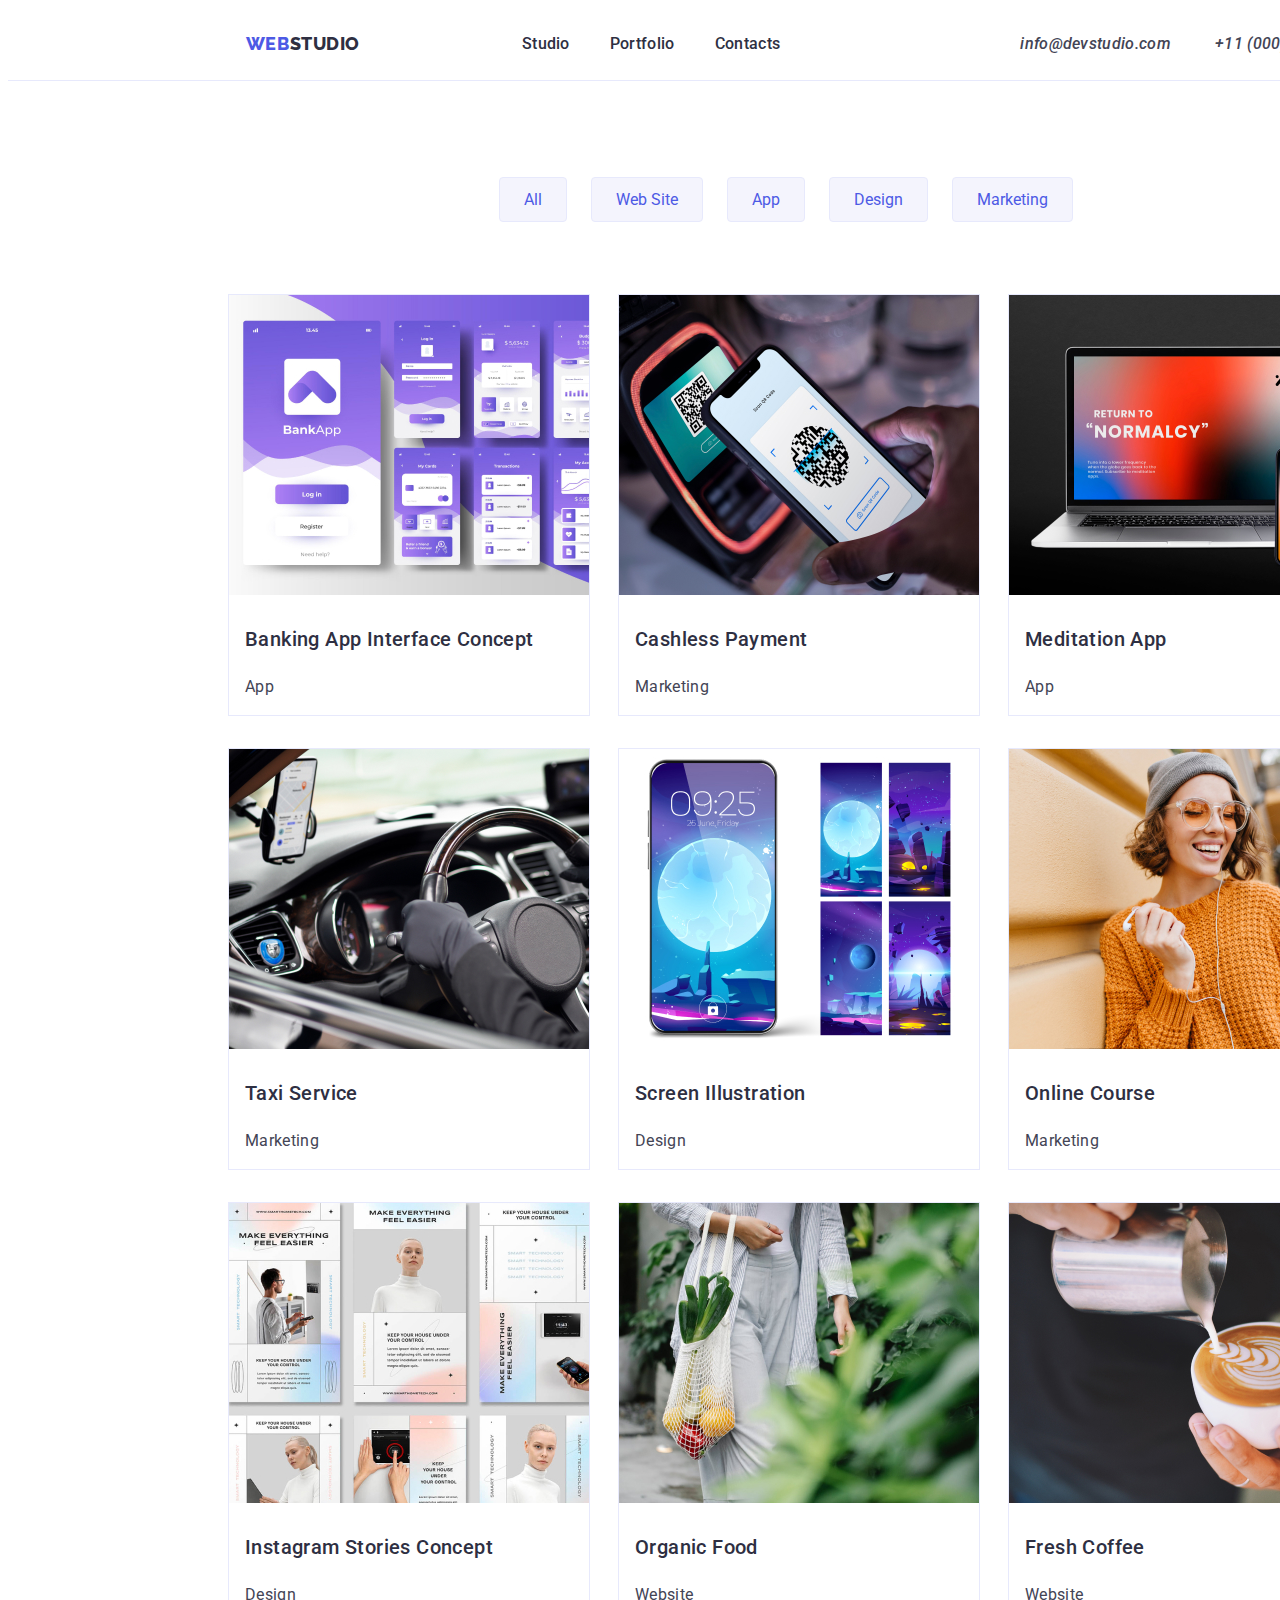
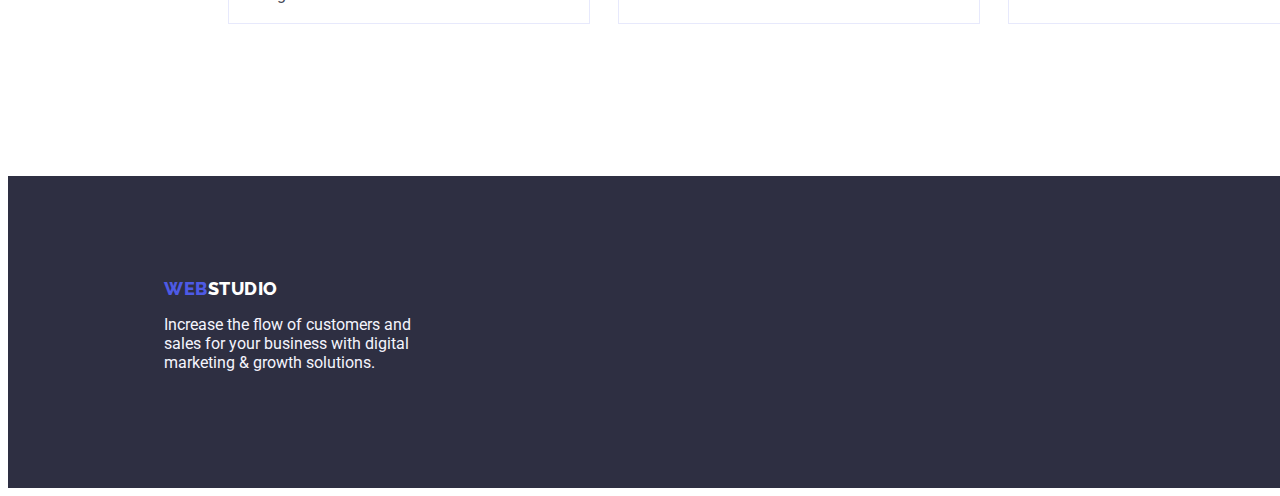
==== portfolio.html @ f00450b5 "Initial commit" ====
<!doctype html>
<html lang="en">

<head>
    <meta charset="UTF-8">
    <meta name="viewport" content="width=device-width, initial-scale=1.0">
    <title>Web Studio</title>
    <link rel="stylesheet" href="./css/styles.css">
    <link rel="preconnect" href="https://fonts.googleapis.com">
    <link rel="preconnect" href="https://fonts.gstatic.com" crossorigin>
    <link href="https://fonts.googleapis.com/css2?family=Raleway:wght@800&family=Roboto:wght@400;500;700;900&display=swap"
        rel="stylesheet">
    
</head>

<body>
    <header class="mainheader">
        <nav class="navheader">
            <a href="index.html" class="navstudio"><span class="web">WEB</span>STUDIO</a>
            <ul class="nav-ul">
                <li class="nav-li"><a href="index.html" class="aheader">Studio</a></li>
                <li class="nav-li"><a href="portfolio.html" class="aheader">Portfolio</a></li>
                <li class="nav-li"><a href="Contacts" class="aheader">Contacts</a></li>
            </ul>
            <address class="headeradd">
                <a href="mailto:info@devstudio.com" class="addheader">info@devstudio.com</a>
                <a href="tel:+110001111111" class="addheader">+11 (000) 111-11-11</a>
            </address>
        </nav>
     </header>
    <main>
        <section>
            <ul class="buttonport">
                <li class="button-li"><button class="port-button" type="button">All</button></li>
                <li class="button-li"><button class="port-button" type="button">Web Site</button></li>
                <li class="button-li"><button class="port-button"type="button">App</button></li>
                <li class="button-li"><button class="port-button" type="button">Design</button></li>
                <li class="button-li"><button class="port-button" type="button">Marketing</button></li>
            </ul>
            <ul class="portsection">
                <li class="portsection-li">
                    <img src="./images/banking.jpg" alt="Bank App Image" width="360" height="300">
                    <h3 class="h3text">Banking App Interface Concept</h3>
                    <p class="ptxt">App</p>
                </li>
                <li class="portsection-li">
                    <img src="./images/Project2.jpg" alt="QR code scanning" width="360" height="300">
                    <h3 class="h3text">Cashless Payment</h3>
                    <p class="ptxt">Marketing</p>
                </li>
                <li class="portsection-li">
                    <img src="./images/Project3.jpg" alt="Laptop and Cellphone Image" width="360" height="300">
                    <h3 class="h3text">Meditation App</h3>
                    <p class="ptxt">App</p>
                </li>
                <li class="portsection-li">
                    <img src="./images/imgdriving.jpg" alt="Driving" width="360" height="300">
                    <h3 class="h3text">Taxi Service</h3>
                    <p class="ptxt">Marketing</p>
                </li>
                <li class="portsection-li">
                    <img src="./images/imgscreenphone.jpg" alt="Cellphone Screen" width="360" height="300">
                    <h3 class="h3text">Screen Illustration</h3>
                    <p class="ptxt">Design</p>
                </li>
                <li class="portsection-li">
                    <img src="./images/imggirl.jpg" alt="Girl with Cellphone" width="360" height="300">
                    <h3 class="h3text">Online Course</h3>
                    <p class="ptxt">Marketing</p>
                </li>
                <li class="portsection-li">
                    <img src="./images/imginsta.jpg" alt="Stories and Concepts" width="360" height="300">
                    <h3 class="h3text">Instagram Stories Concept</h3>
                    <p class="ptxt">Design</p>
                </li>
                <li class="portsection-li">
                    <img src="./images/imgorganic.jpg" alt="Girl with Fruits" width="360" height="300">
                    <h3 class="h3text">Organic Food</h3>
                    <p class="ptxt">Website</p>
                </li>
                <li class="portsection-li">
                    <img src="./images/imgcoffee.jpg" alt="coffee" width="360" height="300">
                    <h3 class="h3text">Fresh Coffee</h3>
                    <p class="ptxt">Website</p>
                </li>
            </ul>
        </section>
    </main>

        <footer class="mainfoot">
            <a href="index.html" class="footstudio"><span class="web">WEB</span>STUDIO</a>
            <p class="foot-p">Increase the flow of customers and sales for your business with digital marketing & growth solutions.</p>
        </footer>
</body>

</html>
---- css/styles.css ----
:root{
    --cornflower: #E7E9FC;
    --slate: #434455;
    --cloud: #F4f4fd;
    --iris: #4D5AE5;
    --bgnavyblue: #2e2f42;
    --colorwhite: #fff;
}

body { 
    font-family: 'Roboto', sans-serif;
    font-size: 16px;
    font-weight: 400;
    background-color: var(--primarybg,#FFF);
    color:var(--maincolor, #2e2f42);
}
.h3text{
    color: var(--maincolor);
    font-size: 20px;
    font-weight: 500;
    line-height: 1.2em;
    letter-spacing: 0.4px;
}
.ptxt{
    color: var(--slate);
    font-size: inherit;
    font-weight: inherit;
    line-height: 1.5em;
    letter-spacing: 0.32px;
}

.navstudio{
    color: var(--maincolor);
    width: 44px;
    font-family: 'Raleway';
    font-size: 18px;
    font-weight: 800;
    line-height: 1.16em;
    letter-spacing: 0.54px;
    text-transform: uppercase;
    padding-right: 76px;
    margin-left: 156px;
    text-decoration: none;
}
.navheader .web {
    width: 71px;
    color: var(--iris);
    font-family: 'Raleway';
    font-size: 18px;
    font-weight: 800;
    line-height: 1.16em;
    letter-spacing: 0.54px;
    text-transform: uppercase;
    text-decoration: none;
}

.navheader .aheader {
    color: var(--maincolor);
    font-size: inherit;
    line-height: 1.5em;
    letter-spacing: 0.32px;
    font-weight: 500;
    text-decoration: none;
    font-weight: 500;
}


.addheader{
    color: var(--slate);
    font-size: inherit;
    line-height: 1.5em;
    letter-spacing: 0.32px;
    font-weight: 500;
    text-decoration: none;
    margin-left: 40px;
}

.mainheader {
    height: 72px;
    width: 1440px;
    border-bottom: 1px solid var(--cornflower);   
}

.navheader {
    display: flex;
    height: 72px;
    justify-content: center;
    align-items: center;
    flex-shrink: 0;
  
}
.navheader > .nav-ul {
    display: flex;
    margin-right: 200px;
    margin-left: 76px; 
   
  
}
.navheader .nav-li  {
    font-weight: 500;
    padding-left: 40px;
    list-style-type: none;
   
}

.aheader:focus {
    color: var(--iris);   
}
.aheader:hover {
    color: var(--iris);   
}

.addheader:focus {
    color: var(--iris);   
}
.addheader:hover {
    color: var(--iris);   
}

/* Main hero section */
.studiohero {
    width: 1440px;
    height: 600px;
    flex-shrink: 0;
    background: var(--bgnavyblue);
}
.studiohero .h1txt {
    display: flex;
    width: 496px;
    height: 120px;
    color: var(--colorwhite);
    text-align: center;
    font-size: 56px;
    line-height: 1.07em;
    font-weight: 700;
    gap: 10px;
    letter-spacing: 1.12px;
    padding-top: 188px;
    margin: 0px 472px 48px 472px;
  
}
   
.studiohero .herobutton{
    display: inline-flex;
    align-items: flex-start;
    font-family: inherit;
    width: 169px;
    height: 56px;
    padding: 16px 32px;
    gap: 10px;
    border-radius: 4px;
    background: var(--iris);
    box-shadow: 0px 4px 4px 0px rgba(0, 0, 0, 0.15);
    margin: 0px 635px 188px 636px;
    /* button text */
    color: var(--cloud);
    font-size: 16px;
    line-height: 1.5em;
    font-weight: 500;
}
.studiohero .herobutton:active,
.studiohero .herobutton:hover{
    background-color: var(--cloud);
    cursor: pointer;
    transition: 0.5s;
    color: black;  
}
.studiohero .herobutton:focus {
    background-color:var(--cloud);
    color: black;
}

/* section 2 */

.studiofeature{
    width: 1440px;
    padding-top: 120px;
    padding-bottom: 120px;
}

.feature-ul{
    margin-left: 156px;
    display: inline-flex;
}

.feature-li{
    list-style-type: none;
}  


.studiofeature .h3text{
    width: 264px;
    margin-bottom: 8px;
   
}

.studiofeature .ptxt{
    width: 264px;
    margin-right: 24px;
    
}
/* main 3rd section */

.studioimage{
    width: 1440px;
}

.h2studioimage{
    text-align: center;
    font-size: 36px;
    font-style: normal;
    font-weight: 700;
    line-height: 1.11em;
    letter-spacing: 0.72px;
    text-transform: capitalize;
}

.studioimage-ul{
    margin-top: 72px;
    margin-bottom: 120px;
    margin-left: 156px;      
}
.studioimage-li{
    border: 1px solid var(--cornflower);
    background: url(<path-to-image>), lightgray -72.845px -19px / 144.444% 112.667% no-repeat;
    display: inline-flex;
    flex-direction: column;
    align-items: flex-start;
    margin-right: 24px;
      
}
.studioimage-li:hover{
    box-shadow: 1px 1px 5px 3px rgb(207, 66, 184);
    cursor: pointer;
    transition: 0.5s;
}


/* main 4rth section */

.studioteam {
    width: 1440px;
    height: 732px;
    flex-shrink: auto;
    background: var(--cloud);

}

.studioteam .h2studioteam {
    text-align: center;
    font-size: 36px;
    font-style: normal;
    font-weight: 700;
    line-height: 1.11em;
    letter-spacing: 0.72px;
    text-transform: capitalize;
    padding-top: 120px;
    margin-bottom: 72px;
}

.studioteam-li {
    display: inline-flex;
    padding-bottom: 0px;
    flex-direction: column;
    justify-content: center;
    align-items: center;
    margin-right: 24px;
    border-radius: 0px 0px 4px 4px;
    background: var(--primarybg);
    box-shadow: 0px 2px 1px 0px rgba(46, 47, 66, 0.08), 0px 1px 1px 0px rgba(46, 47, 66, 0.16), 0px 1px 6px 0px rgba(46, 47, 66, 0.08);
    
}
.studioteam-ul{
    margin-left: 156px;
   
}

.studioteam .h3text {
    text-align: center;
    margin-bottom: 8px;
    margin-top: 32px;
}
.studioteam .ptxt {
    text-align: center;
    margin-top: 8px;
    margin-bottom: 32px;
  
}

.studioteam ul li:hover{
    box-shadow: 1px 1px 5px 3px rgb(207, 66, 184);
    cursor: pointer;
    transition: 0.5s;
}


/* FOOTER */

/* FOOTER */

.mainfoot {
    width: 1440px;
    flex-shrink: 0;
    height: 312px;
    background: var(--bgnavyblue);

}



.mainfoot .web {
    width: 44px;
    color: var(--iris);
    font-family: Raleway;
    font-size: 18px;
    font-weight: 800;
    line-height: 1.17em;
    letter-spacing: 0.54px;
    text-transform: uppercase;
    
}

.mainfoot .footstudio {
    color: var(--colorwhite);
    width: 71px;
    font-family: 'Raleway';
    font-size: 18px;
    font-weight: 800;
    line-height: 1.17em;
    letter-spacing: 0.54px;
    text-transform: uppercase;
    padding-right: 76px;
    display: flex;
    height: 21px;
    padding-top: 101.5px;
    text-decoration: none;
    margin-left: 156px;
    height: 21px;
    padding-top: 101.5px;
    text-decoration: none;
   
}

.mainfoot .foot-p {
    color: var(--cloud);
    margin-left: 156px;
    margin-bottom: 100px;
    margin-right: 1020px;
    width: 264px;
}





/* PORTFILIO CSS */

/* button section portfolio */

.buttonport {
    display: flex;
    align-items: flex-start;
    gap: 24px;
    margin: 96px 0 72px 451px;
    list-style-type: none;
   

}

.port-button {
    color: var(--iris);
    text-align: center;
    display: flex;
    font-family: inherit;
    padding: 12px 24px;
    border-radius: 4px;
    border: 1px solid var(--cornflower);
    background: var(--cloud);
    font-size: inherit;
    font-weight: inherit;
   
}

.port-button:active,
.port-button:hover {
    background-color: var(--iris);
    cursor: pointer;
    color: var(--colorwhite);
}

.port-button:focus {
    background-color: var(--iris);
    color: var(--colorwhite);
}

/*  main section Portfolio */

.portsection{
    width: 1440px;
    margin-left: 156px;
    margin-top: 48px;
    margin-bottom: 120px;
}

.portsection-li {
    display: inline-flex;;
    flex-direction: column;
    justify-content: center;
    margin-left: 24px;
    border: 1px solid var(--cornflower);
    background: var(--colorwhite);
    margin-bottom: 32px;
}

.portsection-li .h3text{
    margin-bottom: 8px;
    margin-left: 16px;
    margin-top: 32px;

}
.portsection-li .ptxt{
    
    font-weight: 400;
    margin-left: 16px;
}

.portsection-li:hover {
    box-shadow: 1px 1px 4px 3px rgb(207, 66, 184);
    cursor: pointer;
    transition: 0.5s;
}
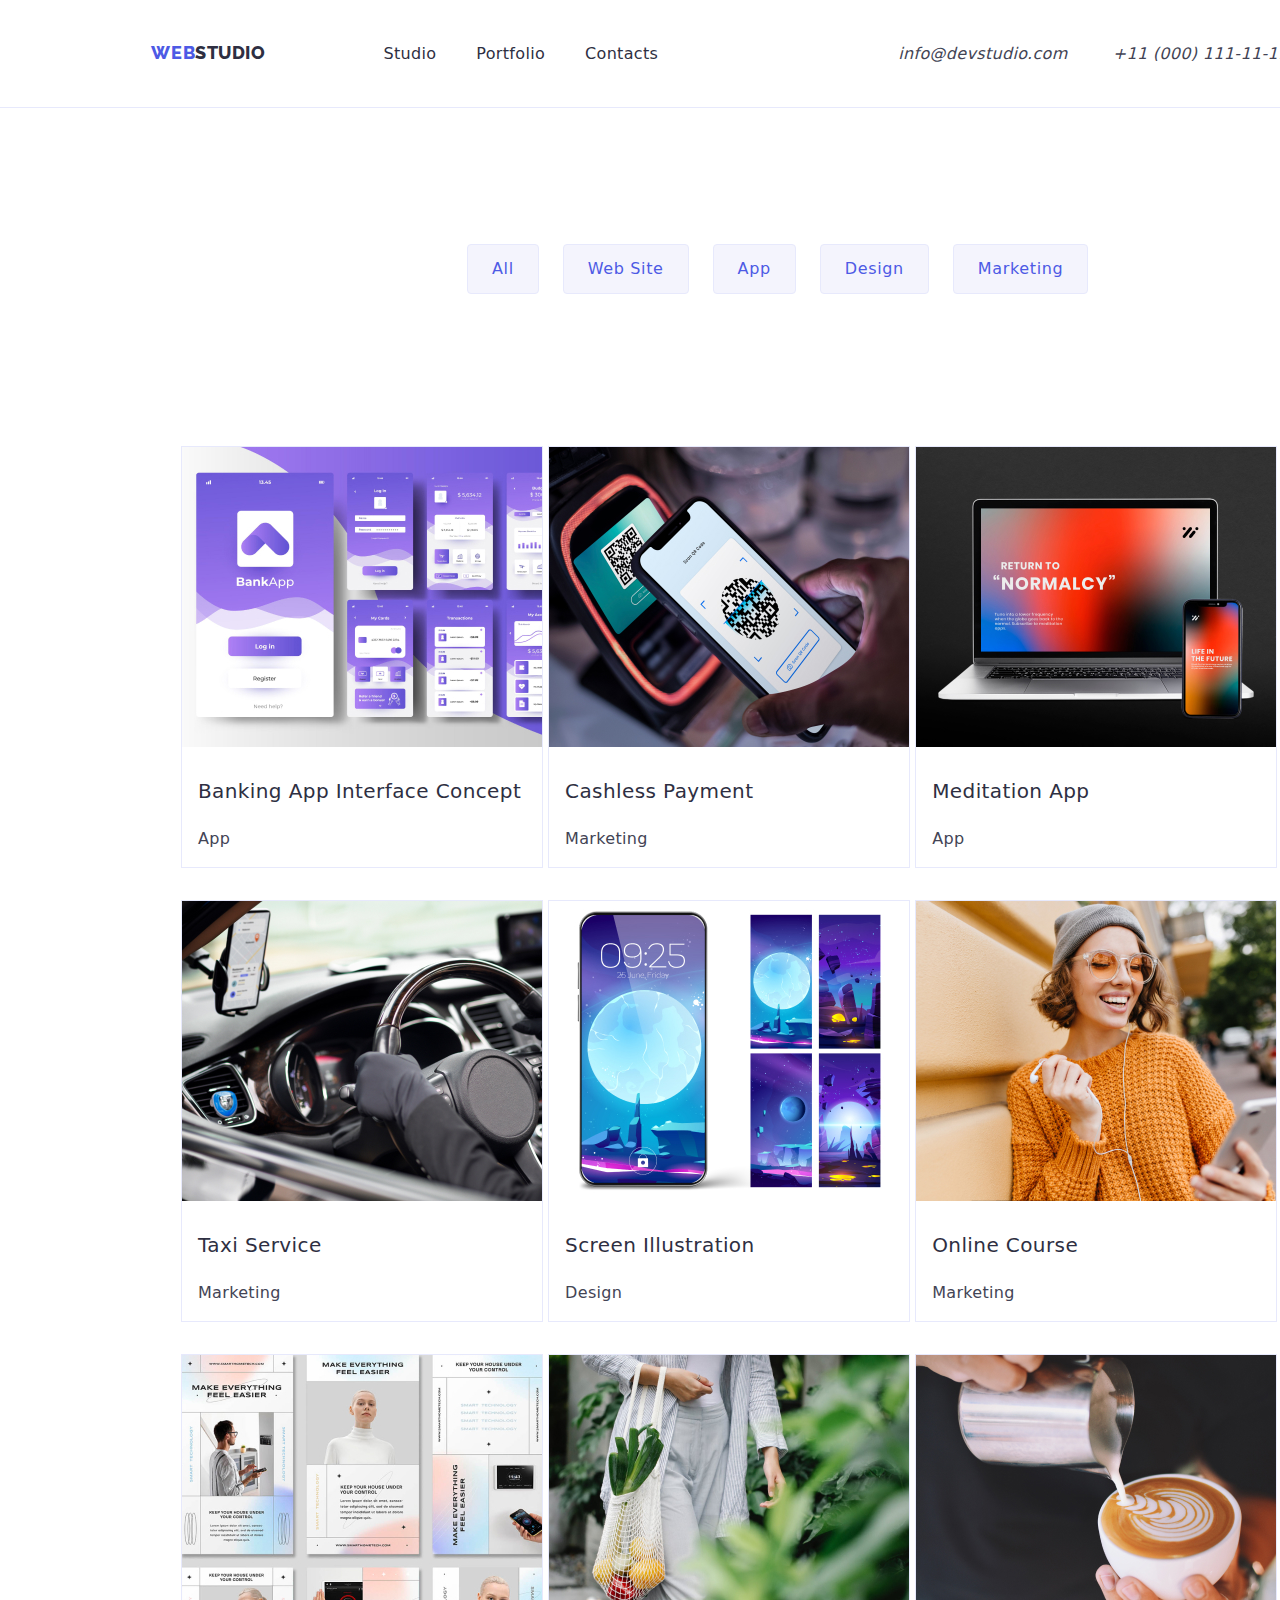
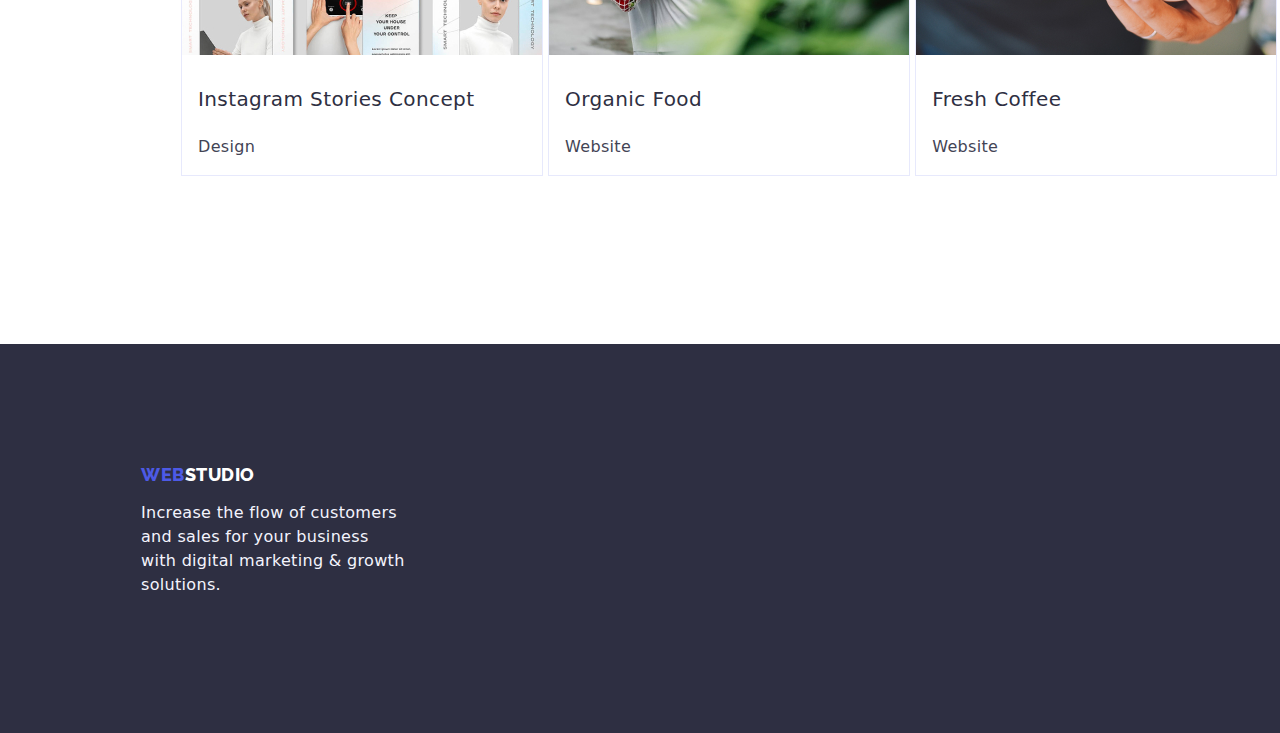
==== commit a500f5e2: "update container and spacing" ====
--- a/portfolio.html
+++ b/portfolio.html
@@ -10,86 +10,98 @@
     <link rel="preconnect" href="https://fonts.gstatic.com" crossorigin>
     <link href="https://fonts.googleapis.com/css2?family=Raleway:wght@800&family=Roboto:wght@400;500;700;900&display=swap"
         rel="stylesheet">
+    <link href="https://cdnjs.cloudflare.com/ajax/libs/modern-normalize/1.0.0/modern-normalize.min.css" rel="stylesheet">
     
 </head>
 
 <body>
-    <header class="mainheader">
-        <nav class="navheader">
-            <a href="index.html" class="navstudio"><span class="web">WEB</span>STUDIO</a>
-            <ul class="nav-ul">
-                <li class="nav-li"><a href="index.html" class="aheader">Studio</a></li>
-                <li class="nav-li"><a href="portfolio.html" class="aheader">Portfolio</a></li>
-                <li class="nav-li"><a href="Contacts" class="aheader">Contacts</a></li>
+    <header class="studioheader">
+        <div class="section-container">
+            <nav class="navheader">
+                <a href="index.html" class="navstudio"><span class="web">WEB</span>STUDIO</a>
+                <ul>
+                    <li><a href="index.html" class="aheader">Studio</a></li>
+                    <li><a href="portfolio.html" class="aheader">Portfolio</a></li>
+                    <li><a href="Contacts" class="aheader">Contacts</a></li>
+                </ul>
+                <address class="headeradd">
+                    <a href="mailto:info@devstudio.com" class="addheader">info@devstudio.com</a>
+                    <a href="tel:+110001111111" class="addheader">+11 (000) 111-11-11</a>
+                </address>
+            </nav>
+        </div>
+    </header>
+    <main>
+        <section class="section-button">
+            <div class="section-container">
+            <ul>
+                <li><button class="port-button" type="button">All</button></li>
+                <li><button class="port-button" type="button">Web Site</button></li>
+                <li><button class="port-button"type="button">App</button></li>
+                <li><button class="port-button" type="button">Design</button></li>
+                <li><button class="port-button" type="button">Marketing</button></li>
             </ul>
-            <address class="headeradd">
-                <a href="mailto:info@devstudio.com" class="addheader">info@devstudio.com</a>
-                <a href="tel:+110001111111" class="addheader">+11 (000) 111-11-11</a>
-            </address>
-        </nav>
-     </header>
-    <main>
-        <section>
-            <ul class="buttonport">
-                <li class="button-li"><button class="port-button" type="button">All</button></li>
-                <li class="button-li"><button class="port-button" type="button">Web Site</button></li>
-                <li class="button-li"><button class="port-button"type="button">App</button></li>
-                <li class="button-li"><button class="port-button" type="button">Design</button></li>
-                <li class="button-li"><button class="port-button" type="button">Marketing</button></li>
-            </ul>
-            <ul class="portsection">
-                <li class="portsection-li">
+             </div>
+        </section>
+        <section class="portsection">
+            <div class="section-container">
+            <ul>
+                <li>
                     <img src="./images/banking.jpg" alt="Bank App Image" width="360" height="300">
-                    <h3 class="h3text">Banking App Interface Concept</h3>
-                    <p class="ptxt">App</p>
+                    <h3>Banking App Interface Concept</h3>
+                    <p>App</p>
                 </li>
-                <li class="portsection-li">
+                <li>
                     <img src="./images/Project2.jpg" alt="QR code scanning" width="360" height="300">
-                    <h3 class="h3text">Cashless Payment</h3>
-                    <p class="ptxt">Marketing</p>
+                    <h3>Cashless Payment</h3>
+                    <p>Marketing</p>
                 </li>
-                <li class="portsection-li">
+                <li>
                     <img src="./images/Project3.jpg" alt="Laptop and Cellphone Image" width="360" height="300">
-                    <h3 class="h3text">Meditation App</h3>
-                    <p class="ptxt">App</p>
+                    <h3>Meditation App</h3>
+                    <p>App</p>
                 </li>
-                <li class="portsection-li">
+                <li>
                     <img src="./images/imgdriving.jpg" alt="Driving" width="360" height="300">
-                    <h3 class="h3text">Taxi Service</h3>
-                    <p class="ptxt">Marketing</p>
+                    <h3>Taxi Service</h3>
+                    <p>Marketing</p>
                 </li>
-                <li class="portsection-li">
+                <li>
                     <img src="./images/imgscreenphone.jpg" alt="Cellphone Screen" width="360" height="300">
-                    <h3 class="h3text">Screen Illustration</h3>
-                    <p class="ptxt">Design</p>
+                    <h3>Screen Illustration</h3>
+                    <p>Design</p>
                 </li>
-                <li class="portsection-li">
+                <li>
                     <img src="./images/imggirl.jpg" alt="Girl with Cellphone" width="360" height="300">
-                    <h3 class="h3text">Online Course</h3>
-                    <p class="ptxt">Marketing</p>
+                    <h3>Online Course</h3>
+                    <p>Marketing</p>
                 </li>
-                <li class="portsection-li">
+                <li>
                     <img src="./images/imginsta.jpg" alt="Stories and Concepts" width="360" height="300">
-                    <h3 class="h3text">Instagram Stories Concept</h3>
-                    <p class="ptxt">Design</p>
+                    <h3>Instagram Stories Concept</h3>
+                    <p>Design</p>
                 </li>
-                <li class="portsection-li">
+                <li>
                     <img src="./images/imgorganic.jpg" alt="Girl with Fruits" width="360" height="300">
-                    <h3 class="h3text">Organic Food</h3>
-                    <p class="ptxt">Website</p>
+                    <h3>Organic Food</h3>
+                    <p>Website</p>
                 </li>
-                <li class="portsection-li">
+                <li>
                     <img src="./images/imgcoffee.jpg" alt="coffee" width="360" height="300">
-                    <h3 class="h3text">Fresh Coffee</h3>
-                    <p class="ptxt">Website</p>
+                    <h3>Fresh Coffee</h3>
+                    <p>Website</p>
                 </li>
             </ul>
+            </div>
         </section>
+
     </main>
 
         <footer class="mainfoot">
+            <div class="section-container">
             <a href="index.html" class="footstudio"><span class="web">WEB</span>STUDIO</a>
-            <p class="foot-p">Increase the flow of customers and sales for your business with digital marketing & growth solutions.</p>
+            <p>Increase the flow of customers and sales for your business with digital marketing & growth solutions.</p>
+                </div>
         </footer>
 </body>
 
--- a/css/styles.css
+++ b/css/styles.css
@@ -7,6 +7,10 @@
     --colorwhite: #fff;
 }
 
+
+
+
+
 body { 
     font-family: 'Roboto', sans-serif;
     font-size: 16px;
@@ -14,14 +18,14 @@
     background-color: var(--primarybg,#FFF);
     color:var(--maincolor, #2e2f42);
 }
-.h3text{
+h3{
     color: var(--maincolor);
     font-size: 20px;
     font-weight: 500;
     line-height: 1.2em;
     letter-spacing: 0.4px;
 }
-.ptxt{
+p{
     color: var(--slate);
     font-size: inherit;
     font-weight: inherit;
@@ -39,8 +43,8 @@
     letter-spacing: 0.54px;
     text-transform: uppercase;
     padding-right: 76px;
-    margin-left: 156px;
-    text-decoration: none;
+    text-decoration: none;
+   
 }
 .navheader .web {
     width: 71px;
@@ -75,28 +79,28 @@
     margin-left: 40px;
 }
 
-.mainheader {
-    height: 72px;
+.studioheader {
     width: 1440px;
     border-bottom: 1px solid var(--cornflower);   
 }
 
 .navheader {
     display: flex;
-    height: 72px;
     justify-content: center;
     align-items: center;
     flex-shrink: 0;
+    padding: 25.5px 0px;
+    
   
 }
-.navheader > .nav-ul {
+.navheader > ul{
     display: flex;
     margin-right: 200px;
     margin-left: 76px; 
    
   
 }
-.navheader .nav-li  {
+.navheader ul li  {
     font-weight: 500;
     padding-left: 40px;
     list-style-type: none;
@@ -117,17 +121,28 @@
     color: var(--iris);   
 }
 
+.section-container{
+    width: 1158px;
+    /* padding: 0px 15px; */
+    /* background-color: pink; */
+    margin-left: auto;
+    margin-right: auto;
+}
+
 /* Main hero section */
 .studiohero {
-    width: 1440px;
-    height: 600px;
-    flex-shrink: 0;
-    background: var(--bgnavyblue);
-}
-.studiohero .h1txt {
-    display: flex;
-    width: 496px;
-    height: 120px;
+display: block;
+ width: 1440px;
+padding-top: 120px;
+padding-bottom: 120px;
+flex-shrink: 0;
+background: var(--bgnavyblue);
+}
+.studiohero h1 {
+    margin: 0px;
+    display: block;
+     width: 496px;
+    /* height: 120px; */ 
     color: var(--colorwhite);
     text-align: center;
     font-size: 56px;
@@ -135,23 +150,24 @@
     font-weight: 700;
     gap: 10px;
     letter-spacing: 1.12px;
-    padding-top: 188px;
-    margin: 0px 472px 48px 472px;
+    /* margin-left: 400px; */
+   
+    margin: 0px 331px 48px 331px ;
   
 }
    
 .studiohero .herobutton{
-    display: inline-flex;
-    align-items: flex-start;
+    display: block;
+    align-items: center;
     font-family: inherit;
     width: 169px;
-    height: 56px;
+    /* height: 56px; */
     padding: 16px 32px;
     gap: 10px;
     border-radius: 4px;
     background: var(--iris);
     box-shadow: 0px 4px 4px 0px rgba(0, 0, 0, 0.15);
-    margin: 0px 635px 188px 636px;
+    margin: 0px 495px 0px 496px;
     /* button text */
     color: var(--cloud);
     font-size: 16px;
@@ -178,34 +194,34 @@
     padding-bottom: 120px;
 }
 
-.feature-ul{
-    margin-left: 156px;
+.studiofeature ul{
     display: inline-flex;
 }
 
-.feature-li{
+.studiofeature ul li{
     list-style-type: none;
 }  
 
 
-.studiofeature .h3text{
+.studiofeature h3{
     width: 264px;
     margin-bottom: 8px;
    
 }
 
-.studiofeature .ptxt{
+.studiofeature p{
     width: 264px;
-    margin-right: 24px;
-    
+   
 }
 /* main 3rd section */
 
 .studioimage{
     width: 1440px;
-}
-
-.h2studioimage{
+    padding-top: 120px;
+    padding-bottom: 120px;
+}
+
+.studioimage h2{
     text-align: center;
     font-size: 36px;
     font-style: normal;
@@ -215,21 +231,17 @@
     text-transform: capitalize;
 }
 
-.studioimage-ul{
-    margin-top: 72px;
-    margin-bottom: 120px;
-    margin-left: 156px;      
-}
-.studioimage-li{
+
+.studioimage li{
     border: 1px solid var(--cornflower);
     background: url(<path-to-image>), lightgray -72.845px -19px / 144.444% 112.667% no-repeat;
     display: inline-flex;
     flex-direction: column;
     align-items: flex-start;
-    margin-right: 24px;
-      
-}
-.studioimage-li:hover{
+    list-style-type: none;
+   
+}
+.studioimage li:hover{
     box-shadow: 1px 1px 5px 3px rgb(207, 66, 184);
     cursor: pointer;
     transition: 0.5s;
@@ -240,13 +252,14 @@
 
 .studioteam {
     width: 1440px;
-    height: 732px;
     flex-shrink: auto;
     background: var(--cloud);
-
-}
-
-.studioteam .h2studioteam {
+    padding-top: 120px;
+    padding-bottom: 120px;
+
+}
+
+.studioteam h2 {
     text-align: center;
     font-size: 36px;
     font-style: normal;
@@ -254,33 +267,30 @@
     line-height: 1.11em;
     letter-spacing: 0.72px;
     text-transform: capitalize;
-    padding-top: 120px;
-    margin-bottom: 72px;
-}
-
-.studioteam-li {
+   
+}
+
+.studioteam li {
     display: inline-flex;
     padding-bottom: 0px;
     flex-direction: column;
     justify-content: center;
-    align-items: center;
-    margin-right: 24px;
+    align-items: center; 
     border-radius: 0px 0px 4px 4px;
     background: var(--primarybg);
     box-shadow: 0px 2px 1px 0px rgba(46, 47, 66, 0.08), 0px 1px 1px 0px rgba(46, 47, 66, 0.16), 0px 1px 6px 0px rgba(46, 47, 66, 0.08);
     
 }
-.studioteam-ul{
-    margin-left: 156px;
-   
-}
-
-.studioteam .h3text {
+.studioteam > ul{
+  
+}
+
+.studioteam h3 {
     text-align: center;
     margin-bottom: 8px;
     margin-top: 32px;
 }
-.studioteam .ptxt {
+.studioteam p {
     text-align: center;
     margin-top: 8px;
     margin-bottom: 32px;
@@ -301,8 +311,9 @@
 .mainfoot {
     width: 1440px;
     flex-shrink: 0;
-    height: 312px;
     background: var(--bgnavyblue);
+    padding-top: 120px;
+    padding-bottom: 120px;
 
 }
 
@@ -332,20 +343,14 @@
     padding-right: 76px;
     display: flex;
     height: 21px;
-    padding-top: 101.5px;
-    text-decoration: none;
-    margin-left: 156px;
+    text-decoration: none;
     height: 21px;
-    padding-top: 101.5px;
-    text-decoration: none;
-   
-}
-
-.mainfoot .foot-p {
+    text-decoration: none;
+   
+}
+
+.mainfoot p {
     color: var(--cloud);
-    margin-left: 156px;
-    margin-bottom: 100px;
-    margin-right: 1020px;
     width: 264px;
 }
 
@@ -357,11 +362,15 @@
 
 /* button section portfolio */
 
-.buttonport {
+.section-button{
+    width: 1440px;
+    padding-top: 120px;
+}
+.section-button ul {
     display: flex;
     align-items: flex-start;
     gap: 24px;
-    margin: 96px 0 72px 451px;
+    margin-left: 286px;
     list-style-type: none;
    
 
@@ -378,6 +387,13 @@
     background: var(--cloud);
     font-size: inherit;
     font-weight: inherit;
+
+    /* Button Text */
+    font-size: 16px;
+    font-style: normal;
+    font-weight: 500;
+    line-height: 1.5em;
+    letter-spacing: 0.64px;
    
 }
 
@@ -395,36 +411,37 @@
 
 /*  main section Portfolio */
 
+
+
 .portsection{
     width: 1440px;
-    margin-left: 156px;
-    margin-top: 48px;
-    margin-bottom: 120px;
-}
-
-.portsection-li {
-    display: inline-flex;;
+    padding-top: 120px;
+    padding-bottom: 120px;
+}
+
+.portsection ul li {
+    display: inline-flex;
     flex-direction: column;
     justify-content: center;
-    margin-left: 24px;
     border: 1px solid var(--cornflower);
     background: var(--colorwhite);
     margin-bottom: 32px;
-}
-
-.portsection-li .h3text{
+    list-style-type: none;
+}
+
+.portsection li h3{
     margin-bottom: 8px;
     margin-left: 16px;
     margin-top: 32px;
 
 }
-.portsection-li .ptxt{
+.portsection li p{
     
     font-weight: 400;
     margin-left: 16px;
 }
 
-.portsection-li:hover {
+.portsection li:hover {
     box-shadow: 1px 1px 4px 3px rgb(207, 66, 184);
     cursor: pointer;
     transition: 0.5s;
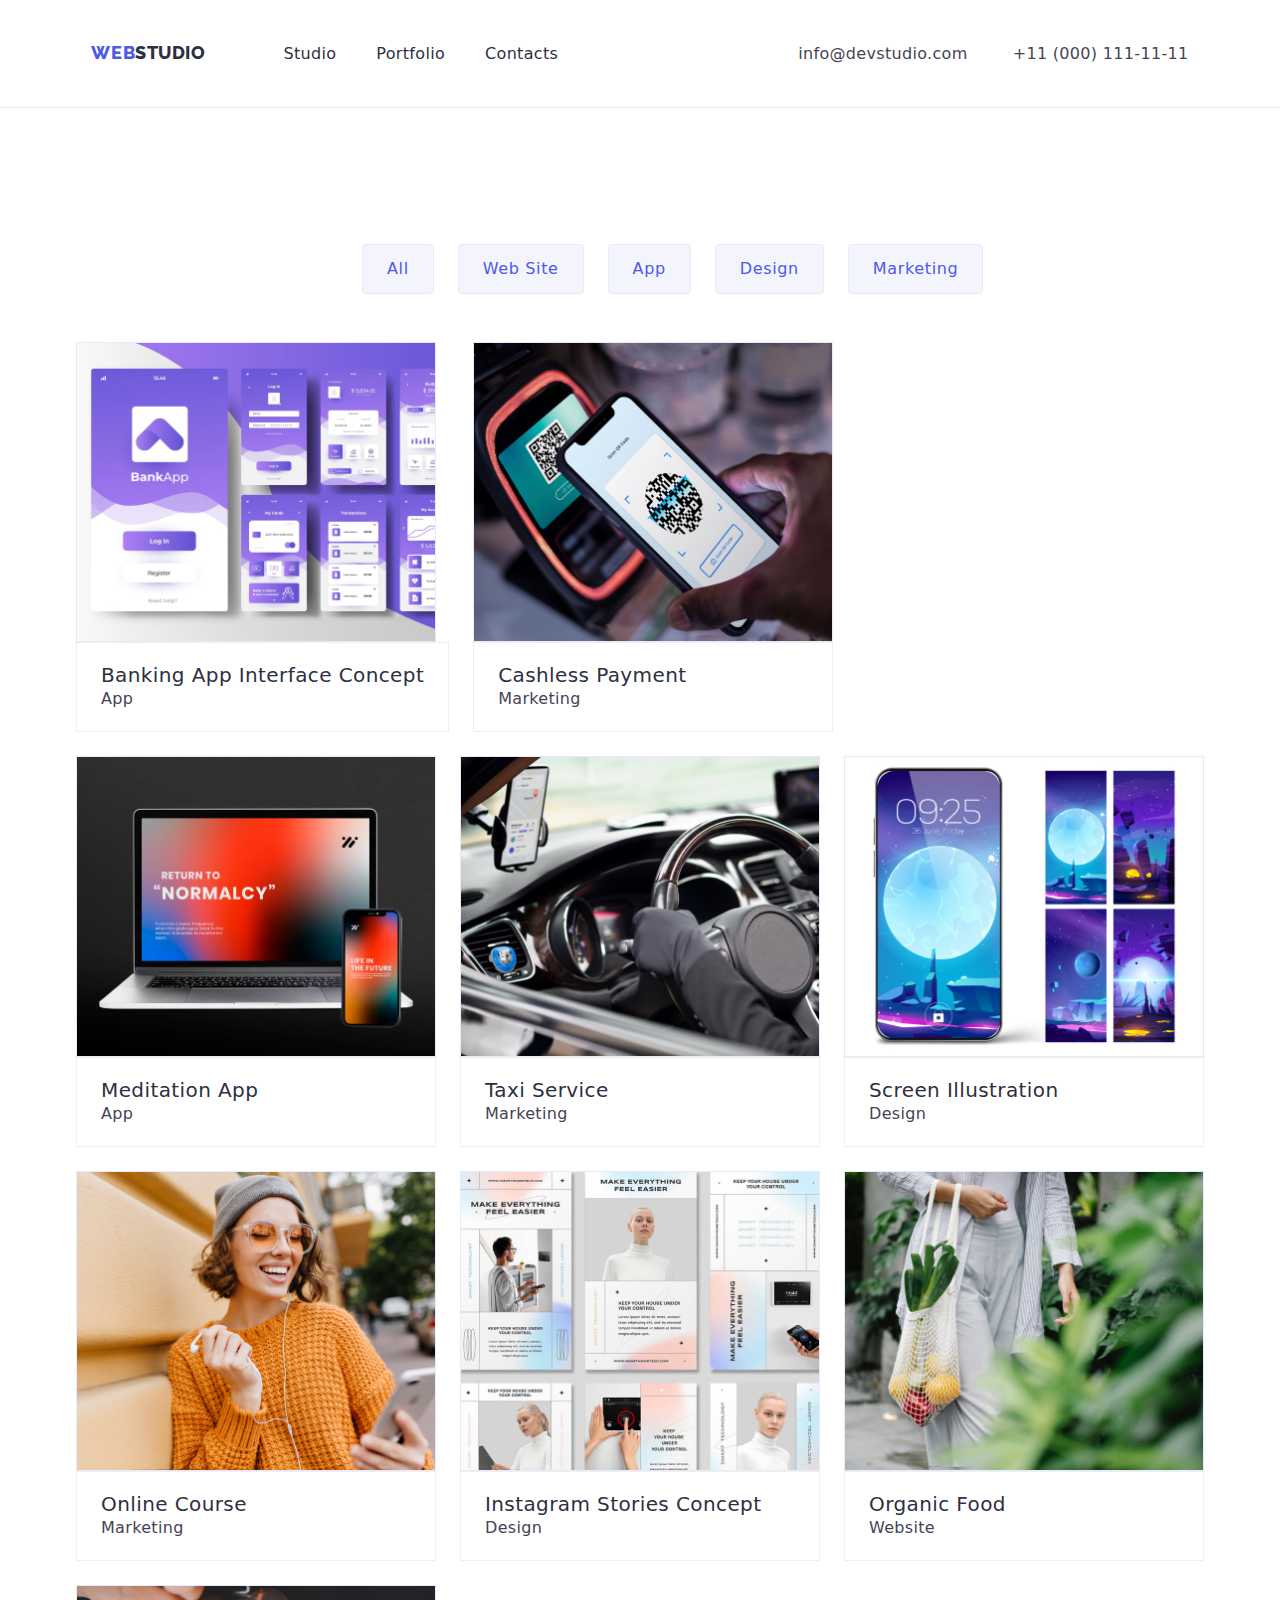
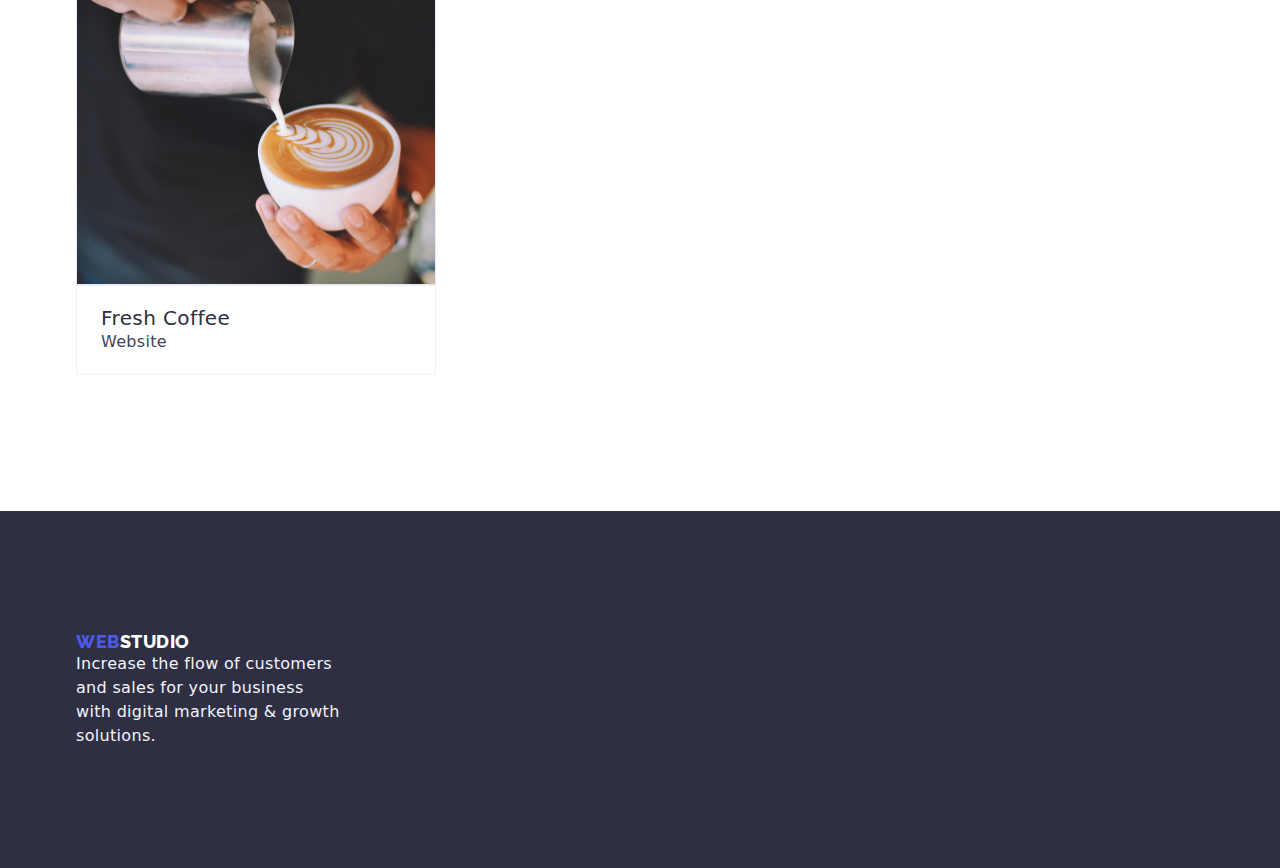
==== commit fdbbb5b5: "update style and spacing" ====
--- a/portfolio.html
+++ b/portfolio.html
@@ -19,10 +19,10 @@
         <div class="section-container">
             <nav class="navheader">
                 <a href="index.html" class="navstudio"><span class="web">WEB</span>STUDIO</a>
-                <ul>
-                    <li><a href="index.html" class="aheader">Studio</a></li>
-                    <li><a href="portfolio.html" class="aheader">Portfolio</a></li>
-                    <li><a href="Contacts" class="aheader">Contacts</a></li>
+                <ul class="navul">
+                    <li class="list"><a href="index.html" class="aheader">Studio</a></li>
+                    <li class="list"><a href="portfolio.html" class="aheader">Portfolio</a></li>
+                    <li class="list"><a href="Contacts" class="aheader">Contacts</a></li>
                 </ul>
                 <address class="headeradd">
                     <a href="mailto:info@devstudio.com" class="addheader">info@devstudio.com</a>
@@ -32,64 +32,82 @@
         </div>
     </header>
     <main>
-        <section class="section-button">
+        <section class="section">
+        <div class="section-button">
             <div class="section-container">
             <ul>
-                <li><button class="port-button" type="button">All</button></li>
-                <li><button class="port-button" type="button">Web Site</button></li>
-                <li><button class="port-button"type="button">App</button></li>
-                <li><button class="port-button" type="button">Design</button></li>
-                <li><button class="port-button" type="button">Marketing</button></li>
+                <li class="list"><button class="port-button" type="button">All</button></li>
+                <li class="list"><button class="port-button" type="button">Web Site</button></li>
+                <li class="list"><button class="port-button"type="button">App</button></li>
+                <li class="list"><button class="port-button" type="button">Design</button></li>
+                <li class="list"><button class="port-button" type="button">Marketing</button></li>
             </ul>
              </div>
-        </section>
-        <section class="portsection">
+        </div>
             <div class="section-container">
-            <ul>
-                <li>
+            <ul class="portsection-ul">
+                <li class="list">
                     <img src="./images/banking.jpg" alt="Bank App Image" width="360" height="300">
+                    <div class="portcontent">
                     <h3>Banking App Interface Concept</h3>
                     <p>App</p>
+                    </div>
                 </li>
-                <li>
+                <li class="list">
                     <img src="./images/Project2.jpg" alt="QR code scanning" width="360" height="300">
+                    <div class="portcontent">
                     <h3>Cashless Payment</h3>
                     <p>Marketing</p>
+                    </div>
                 </li>
-                <li>
+                <li class="list">
                     <img src="./images/Project3.jpg" alt="Laptop and Cellphone Image" width="360" height="300">
+                    <div class="portcontent">
                     <h3>Meditation App</h3>
                     <p>App</p>
+                    </div>
                 </li>
-                <li>
+                <li class="list">
                     <img src="./images/imgdriving.jpg" alt="Driving" width="360" height="300">
+                    <div class="portcontent">
                     <h3>Taxi Service</h3>
                     <p>Marketing</p>
+                    </div>
                 </li>
-                <li>
+                <li class="list">
                     <img src="./images/imgscreenphone.jpg" alt="Cellphone Screen" width="360" height="300">
+                    <div class="portcontent">
                     <h3>Screen Illustration</h3>
                     <p>Design</p>
+                    </div>
                 </li>
-                <li>
+                <li class="list">
                     <img src="./images/imggirl.jpg" alt="Girl with Cellphone" width="360" height="300">
+                    <div class="portcontent">
                     <h3>Online Course</h3>
                     <p>Marketing</p>
+                    </div>
                 </li>
-                <li>
+                <li class="list">
                     <img src="./images/imginsta.jpg" alt="Stories and Concepts" width="360" height="300">
+                    <div class="portcontent">
                     <h3>Instagram Stories Concept</h3>
                     <p>Design</p>
+                    </div>
                 </li>
-                <li>
+                <li class="list">
                     <img src="./images/imgorganic.jpg" alt="Girl with Fruits" width="360" height="300">
+                    <div class="portcontent">
                     <h3>Organic Food</h3>
                     <p>Website</p>
+                    </div>
                 </li>
-                <li>
+                <li class="list">
                     <img src="./images/imgcoffee.jpg" alt="coffee" width="360" height="300">
+                    <div class="portcontent">
                     <h3>Fresh Coffee</h3>
                     <p>Website</p>
+                    </div>
                 </li>
             </ul>
             </div>
--- a/css/styles.css
+++ b/css/styles.css
@@ -6,9 +6,40 @@
     --bgnavyblue: #2e2f42;
     --colorwhite: #fff;
 }
-
-
-
+/* styles for resetting the top padding of elements */
+h1,
+h2,
+h3,
+h4,
+h5,
+h6,
+p {
+    margin: 0px;
+}
+
+.list {
+    list-style: none;
+    padding-left: 0;
+    margin: 0;
+}
+
+.navstudio,
+.web,
+.aheader,
+.addheader,
+.footstudio {
+    text-decoration: none;
+}
+
+img {
+    display: block;
+    max-width: 100%;
+    height: auto;
+}
+
+address {
+    font-style: inherit;
+}
 
 
 body { 
@@ -43,7 +74,7 @@
     letter-spacing: 0.54px;
     text-transform: uppercase;
     padding-right: 76px;
-    text-decoration: none;
+    
    
 }
 .navheader .web {
@@ -55,7 +86,7 @@
     line-height: 1.16em;
     letter-spacing: 0.54px;
     text-transform: uppercase;
-    text-decoration: none;
+   
 }
 
 .navheader .aheader {
@@ -64,7 +95,6 @@
     line-height: 1.5em;
     letter-spacing: 0.32px;
     font-weight: 500;
-    text-decoration: none;
     font-weight: 500;
 }
 
@@ -75,12 +105,10 @@
     line-height: 1.5em;
     letter-spacing: 0.32px;
     font-weight: 500;
-    text-decoration: none;
     margin-left: 40px;
 }
 
 .studioheader {
-    width: 1440px;
     border-bottom: 1px solid var(--cornflower);   
 }
 
@@ -93,17 +121,18 @@
     
   
 }
-.navheader > ul{
+.navul{
     display: flex;
     margin-right: 200px;
-    margin-left: 76px; 
+    margin-left: 76px;
+    padding: 0px;
    
   
 }
-.navheader ul li  {
+.navul .list{
     font-weight: 500;
     padding-left: 40px;
-    list-style-type: none;
+    
    
 }
 
@@ -123,16 +152,19 @@
 
 .section-container{
     width: 1158px;
-    /* padding: 0px 15px; */
+    padding: 0px 15px;
     /* background-color: pink; */
     margin-left: auto;
     margin-right: auto;
 }
+.section {
+    padding-top: 120px;
+    padding-bottom: 120px;
+}
 
 /* Main hero section */
 .studiohero {
 display: block;
- width: 1440px;
 padding-top: 120px;
 padding-bottom: 120px;
 flex-shrink: 0;
@@ -142,7 +174,6 @@
     margin: 0px;
     display: block;
      width: 496px;
-    /* height: 120px; */ 
     color: var(--colorwhite);
     text-align: center;
     font-size: 56px;
@@ -150,8 +181,6 @@
     font-weight: 700;
     gap: 10px;
     letter-spacing: 1.12px;
-    /* margin-left: 400px; */
-   
     margin: 0px 331px 48px 331px ;
   
 }
@@ -161,7 +190,6 @@
     align-items: center;
     font-family: inherit;
     width: 169px;
-    /* height: 56px; */
     padding: 16px 32px;
     gap: 10px;
     border-radius: 4px;
@@ -188,40 +216,37 @@
 
 /* section 2 */
 
-.studiofeature{
-    width: 1440px;
-    padding-top: 120px;
-    padding-bottom: 120px;
-}
-
-.studiofeature ul{
-    display: inline-flex;
-}
-
-.studiofeature ul li{
-    list-style-type: none;
+
+
+.studiofeature-ul{
+    display: flex;
+    flex-wrap: wrap;
+    gap: 24px;
+    padding: 0;
+}
+
+.studiofeature-ul .list{
+    flex-basis: calc((100%-72px)/3);
 }  
 
 
-.studiofeature h3{
+.studiofeature-ul h3{
     width: 264px;
     margin-bottom: 8px;
    
 }
 
-.studiofeature p{
+.studiofeature-ul p{
     width: 264px;
    
 }
 /* main 3rd section */
 
-.studioimage{
-    width: 1440px;
-    padding-top: 120px;
-    padding-bottom: 120px;
-}
-
-.studioimage h2{
+
+.sectionstudio .section {
+    padding-top: 0px;
+}
+.sectionstudio h2{
     text-align: center;
     font-size: 36px;
     font-style: normal;
@@ -229,19 +254,26 @@
     line-height: 1.11em;
     letter-spacing: 0.72px;
     text-transform: capitalize;
-}
-
-
-.studioimage li{
+    margin-bottom: 72px;
+}
+
+.studioimage-ul {
+    display: flex;
+    flex-wrap: wrap;
+    gap: 24px;
+    padding: 0;
+
+}
+
+.studioimage-ul .list img{
     border: 1px solid var(--cornflower);
     background: url(<path-to-image>), lightgray -72.845px -19px / 144.444% 112.667% no-repeat;
-    display: inline-flex;
-    flex-direction: column;
-    align-items: flex-start;
-    list-style-type: none;
-   
-}
-.studioimage li:hover{
+    flex-basis: calc((100%-48px)/2);
+    
+}
+
+
+.studioimage-ul .list:hover{
     box-shadow: 1px 1px 5px 3px rgb(207, 66, 184);
     cursor: pointer;
     transition: 0.5s;
@@ -251,11 +283,10 @@
 /* main 4rth section */
 
 .studioteam {
-    width: 1440px;
-    flex-shrink: auto;
+   
     background: var(--cloud);
-    padding-top: 120px;
-    padding-bottom: 120px;
+    padding-bottom: 0px;
+   
 
 }
 
@@ -267,49 +298,44 @@
     line-height: 1.11em;
     letter-spacing: 0.72px;
     text-transform: capitalize;
-   
-}
-
-.studioteam li {
-    display: inline-flex;
-    padding-bottom: 0px;
-    flex-direction: column;
-    justify-content: center;
-    align-items: center; 
+    margin-bottom: 72px;
+   
+   
+}
+
+.studioteam-ul  {
+    display: flex;
+    flex-wrap:wrap;
+    gap: 24px;
+    padding: 0;
+
+}
+
+.studioteam- ul .list img{
+    flex-basis: calc((100%-72px)/3);
     border-radius: 0px 0px 4px 4px;
-    background: var(--primarybg);
     box-shadow: 0px 2px 1px 0px rgba(46, 47, 66, 0.08), 0px 1px 1px 0px rgba(46, 47, 66, 0.16), 0px 1px 6px 0px rgba(46, 47, 66, 0.08);
-    
-}
-.studioteam > ul{
-  
-}
-
-.studioteam h3 {
-    text-align: center;
-    margin-bottom: 8px;
-    margin-top: 32px;
-}
-.studioteam p {
-    text-align: center;
-    margin-top: 8px;
-    margin-bottom: 32px;
-  
-}
-
-.studioteam ul li:hover{
+
+}
+
+.teamcontent{
+    background-color:var(--primarybg);
+    padding: 20px 24px;
+    border-top: 0;
+    border: 1px solid #eeee;
+}
+
+
+.studioteam-ul .list:hover{
     box-shadow: 1px 1px 5px 3px rgb(207, 66, 184);
     cursor: pointer;
     transition: 0.5s;
 }
 
-
 /* FOOTER */
 
-/* FOOTER */
-
 .mainfoot {
-    width: 1440px;
+   
     flex-shrink: 0;
     background: var(--bgnavyblue);
     padding-top: 120px;
@@ -343,9 +369,8 @@
     padding-right: 76px;
     display: flex;
     height: 21px;
-    text-decoration: none;
-    height: 21px;
-    text-decoration: none;
+
+
    
 }
 
@@ -363,8 +388,7 @@
 /* button section portfolio */
 
 .section-button{
-    width: 1440px;
-    padding-top: 120px;
+    margin-bottom: 48px;
 }
 .section-button ul {
     display: flex;
@@ -372,6 +396,7 @@
     gap: 24px;
     margin-left: 286px;
     list-style-type: none;
+    padding: 0px;
    
 
 }
@@ -411,37 +436,29 @@
 
 /*  main section Portfolio */
 
-
-
-.portsection{
-    width: 1440px;
-    padding-top: 120px;
-    padding-bottom: 120px;
-}
-
-.portsection ul li {
-    display: inline-flex;
-    flex-direction: column;
-    justify-content: center;
+.portsection-ul{
+    display: flex;
+    flex-wrap: wrap;
+    gap: 24px;
+    padding: 0;
+
+}
+.portsection-ul .list img {
+    flex-basis: calc((100%-192px)/8);
     border: 1px solid var(--cornflower);
     background: var(--colorwhite);
-    margin-bottom: 32px;
-    list-style-type: none;
-}
-
-.portsection li h3{
-    margin-bottom: 8px;
-    margin-left: 16px;
-    margin-top: 32px;
-
-}
-.portsection li p{
-    
-    font-weight: 400;
-    margin-left: 16px;
-}
-
-.portsection li:hover {
+    
+}
+
+
+.portcontent{
+    background-color: var(--primarybg);
+    padding: 20px 24px;
+    border-top: 0;
+    border: 1px solid #eeee;
+}
+
+.portsection-ul .list:hover {
     box-shadow: 1px 1px 4px 3px rgb(207, 66, 184);
     cursor: pointer;
     transition: 0.5s;
